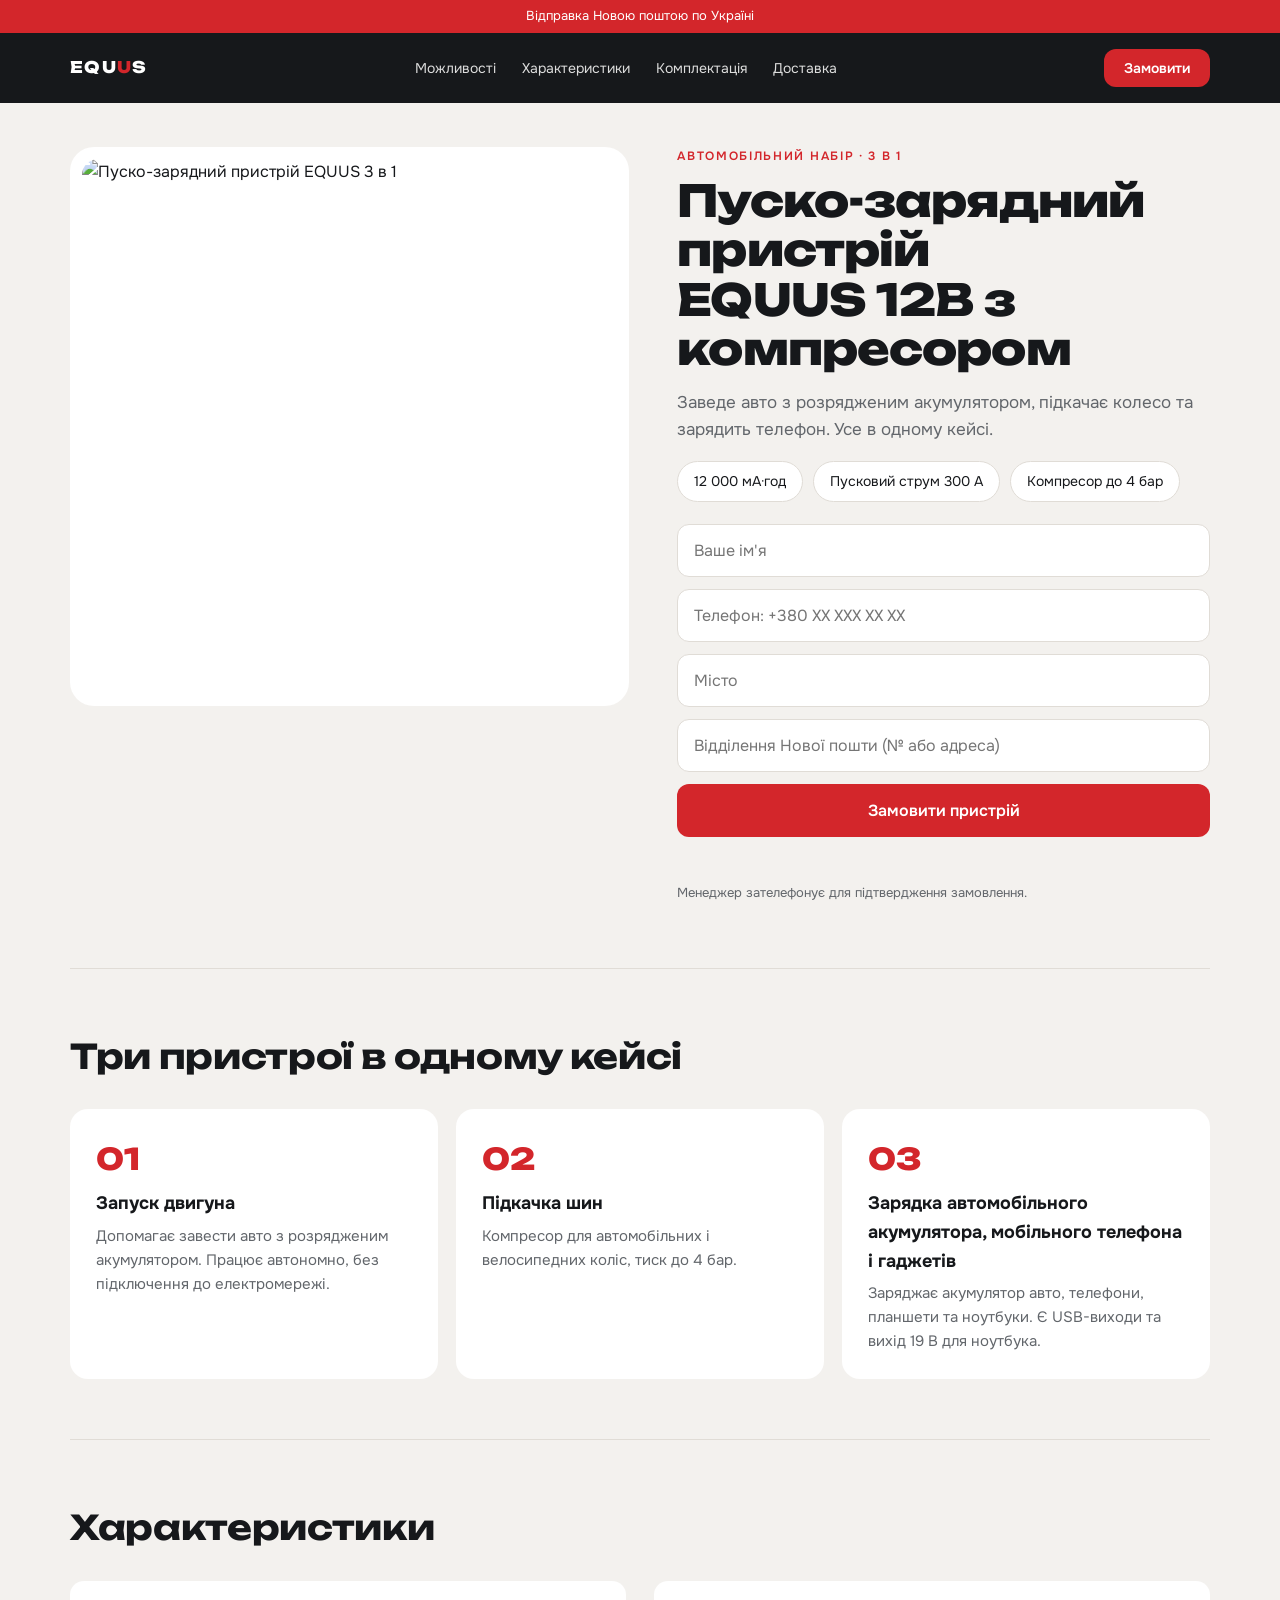
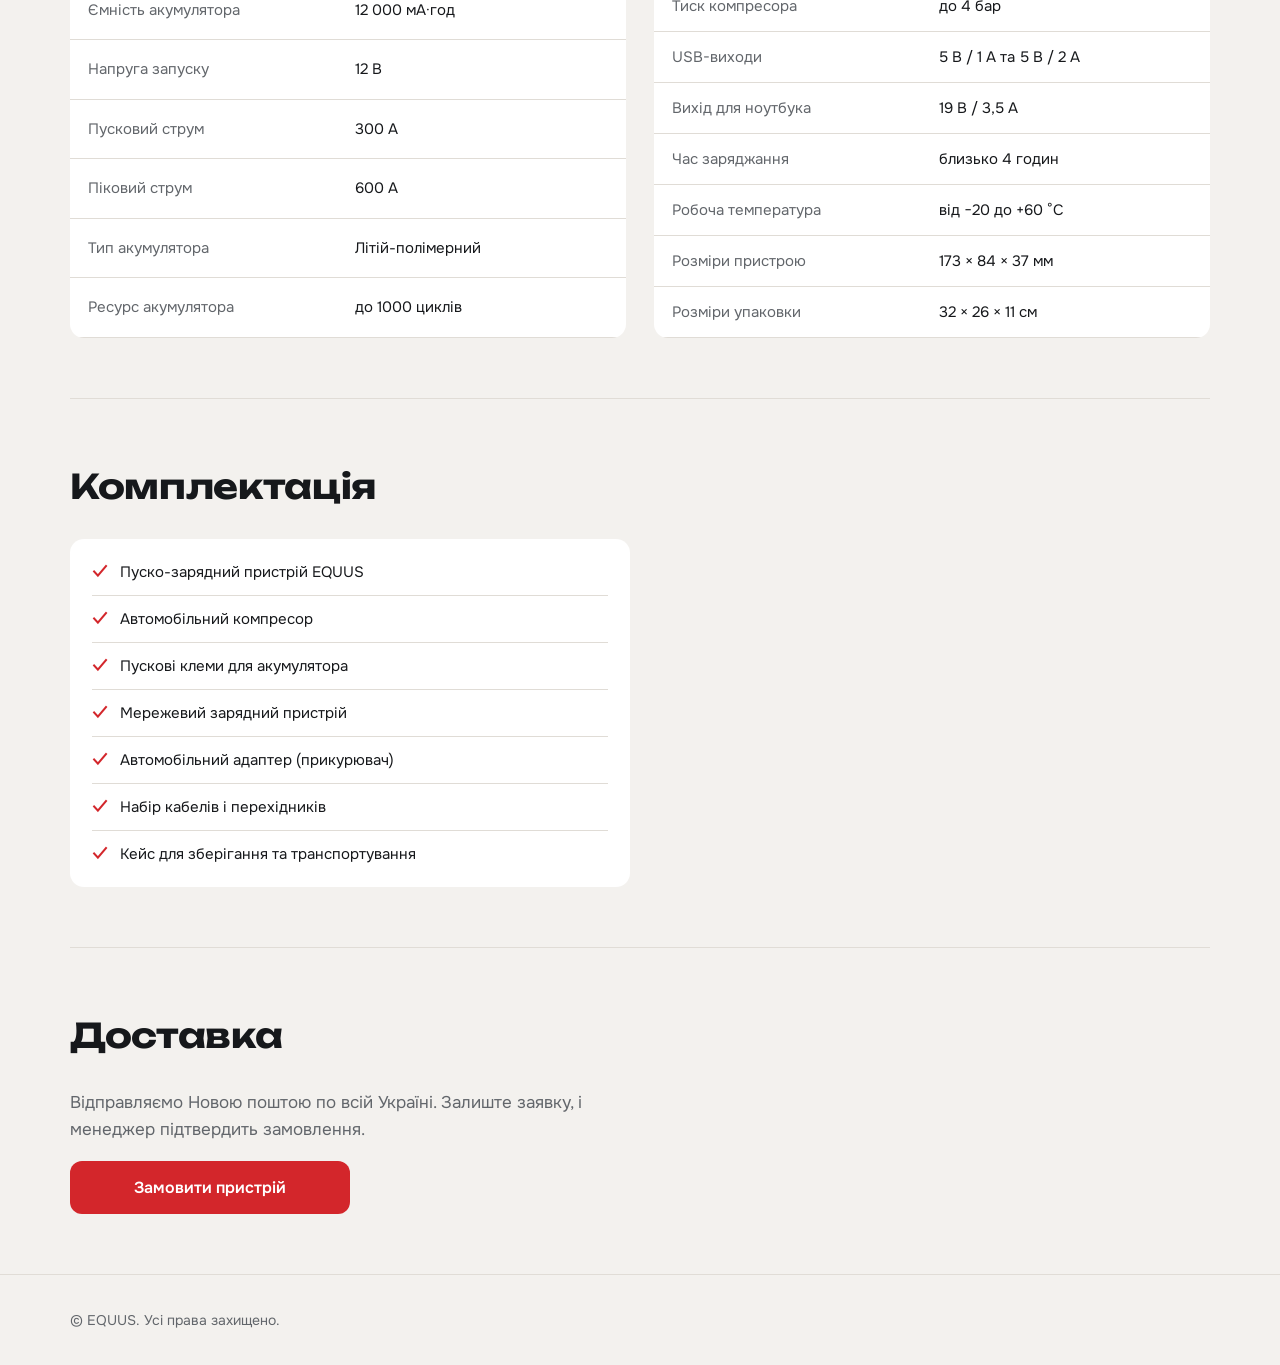
==== index.html @ 340dc0c9 "Add files via upload" ====
<!DOCTYPE html>
<html lang="uk">
<head>
<meta charset="utf-8">
<meta name="viewport" content="width=device-width, initial-scale=1">
<title>Пуско-зарядний пристрій EQUUS 12В з компресором 3 в 1</title>
<meta name="description" content="Запуск двигуна, підкачка коліс і зарядка гаджетів в одному кейсі. Пусковий струм 300 А. Відправка Новою поштою.">
<link rel="stylesheet" href="https://fonts.googleapis.com/css2?family=Unbounded:wght@600;800&family=Onest:wght@400;500;600&display=swap">
<link rel="stylesheet" href="style.css">
</head>
<body>
<div class="top">Відправка Новою поштою по Україні</div>
<header><div class="wrap">
  <div class="logo">EQU<i>U</i>S</div>
  <nav><a href="#features">Можливості</a><a href="#specs">Характеристики</a><a href="#kit">Комплектація</a><a href="#delivery">Доставка</a></nav>
  <a class="btn sm" href="#order">Замовити</a>
</div></header>

<main class="wrap">
<div class="hero">
  <div>
    <div class="stage"><img id="big" alt="Пуско-зарядний пристрій EQUUS 3 в 1"></div>
    <div class="th" id="th"></div>
  </div>
  <div id="order">
    <div class="kicker">Автомобільний набір · 3 в 1</div>
    <h1>Пуско-зарядний пристрій <span class="nw">EQUUS&nbsp;12В</span> з компресором</h1>
    <p class="lead">Заведе авто з розрядженим акумулятором, підкачає колесо та зарядить телефон. Усе в одному кейсі.</p>
    <div class="chips"><span>12 000 мА·год</span><span>Пусковий струм 300 А</span><span>Компресор до 4 бар</span></div>
    <div class="price" id="price" hidden></div>
    <form id="f" novalidate>
      <input name="name" id="name" placeholder="Ваше ім'я" autocomplete="name" required minlength="2">
      <input name="phone" id="phone" type="tel" placeholder="Телефон: +380 XX XXX XX XX" autocomplete="tel" required pattern="^\+?[0-9\s\-()]{10,17}$">
      <input name="city" id="city" placeholder="Місто" autocomplete="address-level2" required minlength="2">
      <input name="branch" id="branch" placeholder="Відділення Нової пошти (№ або адреса)" autocomplete="off" required>
      <input type="text" id="hp" tabindex="-1" autocomplete="off" style="position:absolute;left:-9999px" aria-hidden="true">
      <button class="btn" id="btn" type="submit">Замовити пристрій</button>
      <div id="msg" role="status"></div>
      <p class="note">Менеджер зателефонує для підтвердження замовлення.</p>
    </form>
  </div>
</div>

<section class="sec" id="features">
  <h2>Три пристрої в одному кейсі</h2>
  <div class="grid">
    <div class="card"><span class="num">01</span><b>Запуск двигуна</b><p>Допомагає завести авто з розрядженим акумулятором. Працює автономно, без підключення до електромережі.</p></div>
    <div class="card"><span class="num">02</span><b>Підкачка шин</b><p>Компресор для автомобільних і велосипедних коліс, тиск до 4 бар.</p></div>
    <div class="card"><span class="num">03</span><b>Зарядка автомобільного акумулятора, мобільного телефона і гаджетів</b><p>Заряджає акумулятор авто, телефони, планшети та ноутбуки. Є USB-виходи та вихід 19 В для ноутбука.</p></div>
  </div>
</section>

<section class="sec" id="specs">
  <h2>Характеристики</h2>
  <div class="two">
    <table>
      <tr><td>Ємність акумулятора</td><td>12 000 мА·год</td></tr>
      <tr><td>Напруга запуску</td><td>12 В</td></tr>
      <tr><td>Пусковий струм</td><td>300 А</td></tr>
      <tr><td>Піковий струм</td><td>600 А</td></tr>
      <tr><td>Тип акумулятора</td><td>Літій-полімерний</td></tr>
      <tr><td>Ресурс акумулятора</td><td>до 1000 циклів</td></tr>
    </table>
    <table>
      <tr><td>Тиск компресора</td><td>до 4 бар</td></tr>
      <tr><td>USB-виходи</td><td>5 В / 1 А та 5 В / 2 А</td></tr>
      <tr><td>Вихід для ноутбука</td><td>19 В / 3,5 А</td></tr>
      <tr><td>Час заряджання</td><td>близько 4 годин</td></tr>
      <tr><td>Робоча температура</td><td>від −20 до +60 °C</td></tr>
      <tr><td>Розміри пристрою</td><td>173 × 84 × 37 мм</td></tr>
      <tr><td>Розміри упаковки</td><td>32 × 26 × 11 см</td></tr>
    </table>
  </div>
</section>

<section class="sec" id="kit">
  <h2>Комплектація</h2>
  <ul class="list" style="max-width:560px">
    <li>Пуско-зарядний пристрій EQUUS</li><li>Автомобільний компресор</li><li>Пускові клеми для акумулятора</li><li>Мережевий зарядний пристрій</li><li>Автомобільний адаптер (прикурювач)</li><li>Набір кабелів і перехідників</li><li>Кейс для зберігання та транспортування</li>
  </ul>
</section>

<section class="sec" id="delivery">
  <h2>Доставка</h2>
  <p class="lead" style="max-width:560px">Відправляємо Новою поштою по всій Україні. Залиште заявку, і менеджер підтвердить замовлення.</p>
  <a class="btn" style="max-width:280px" href="#order">Замовити пристрій</a>
</section>
</main>
<footer><div class="wrap">© EQUUS. Усі права захищено.</div></footer>

<script src="js/config.js"></script>
<script src="js/main.js"></script>
</body>
</html>
---- style.css ----
:root{--bg:#f3f1ee;--ink:#16181b;--red:#d3262b;--red2:#a91c20;--mute:#62666b;--line:#e0dcd6;--dark:#16181b}
*{box-sizing:border-box;margin:0}
html{scroll-behavior:smooth}
body{font-family:Onest,system-ui,sans-serif;background:var(--bg);color:var(--ink);line-height:1.6}
.wrap{max-width:1180px;margin:0 auto;padding:0 20px}
.top{background:var(--red);color:#fff;text-align:center;font-size:13px;padding:6px}
header{background:var(--dark);color:#fff}
header .wrap{display:flex;align-items:center;justify-content:space-between;height:70px;gap:16px}
.logo{font-family:Unbounded,sans-serif;font-weight:800;letter-spacing:.08em}
.logo i{color:var(--red);font-style:normal}
nav{display:flex;gap:26px;font-size:14px}
nav a{color:#ddd;text-decoration:none}
.btn{display:inline-block;border:0;cursor:pointer;background:var(--red);color:#fff;font:600 16px Onest,sans-serif;padding:16px 28px;border-radius:12px;text-decoration:none;width:100%;text-align:center}
.btn:hover{background:var(--red2)}
.btn:disabled{opacity:.6;cursor:wait}
.btn.sm{width:auto;padding:10px 20px;font-size:14px}
.hero{display:grid;grid-template-columns:1.05fr 1fr;gap:48px;padding:44px 0 64px;align-items:start}
.stage{background:#fff;border-radius:24px;padding:12px;display:grid;place-items:center;aspect-ratio:1/1;overflow:hidden}
.stage img{width:100%;height:100%;object-fit:contain;border-radius:16px}
.th{display:flex;flex-wrap:wrap;gap:8px;margin-top:12px}
.th button{width:68px;height:68px;border:2px solid transparent;border-radius:12px;background:#fff;padding:3px;cursor:pointer}
.th button[aria-pressed=true]{border-color:var(--red)}
.th img{width:100%;height:100%;object-fit:cover;border-radius:8px;display:block}
.kicker{font-size:12px;letter-spacing:.14em;font-weight:600;color:var(--red);text-transform:uppercase}
h1{font-family:Unbounded,sans-serif;font-weight:800;font-size:clamp(28px,3.6vw,44px);line-height:1.12;letter-spacing:-.02em;margin:10px 0 16px}
.lead{color:var(--mute);font-size:17px;margin-bottom:18px}
.chips{display:flex;flex-wrap:wrap;gap:10px;margin-bottom:22px}
.chips span{border:1px solid var(--line);background:#fff;border-radius:99px;padding:8px 16px;font-size:14px}
.price{font-family:Unbounded,sans-serif;font-weight:800;font-size:44px;margin-bottom:6px}
.price small{font:400 14px Onest;color:var(--mute);margin-left:8px}
form{display:grid;gap:12px;margin-top:14px}
input{width:100%;font:16px Onest,sans-serif;padding:15px 16px;border:1.5px solid var(--line);border-radius:12px;background:#fff}
input:invalid:not(:placeholder-shown){border-color:#b3433f}
input:focus-visible,.btn:focus-visible,.th button:focus-visible{outline:3px solid var(--red);outline-offset:2px}
.note{font-size:13px;color:var(--mute)}
#msg{font-size:15px;min-height:22px;font-weight:600}
#msg.ok{color:#1d7a46}#msg.err{color:#b3433f}
section.sec{padding:60px 0;border-top:1px solid var(--line)}
h2{font-family:Unbounded,sans-serif;font-size:clamp(24px,3vw,34px);margin-bottom:26px;letter-spacing:-.01em}
.grid{display:grid;grid-template-columns:repeat(3,1fr);gap:18px}
.card{background:#fff;border-radius:18px;padding:26px}
.card b{display:block;margin-bottom:6px;font-size:18px}
.card p{color:var(--mute);font-size:15px}
.num{font-family:Unbounded,sans-serif;font-weight:800;color:var(--red);font-size:30px;display:block;margin-bottom:6px}
.two{display:grid;grid-template-columns:1fr 1fr;gap:28px}
table{width:100%;border-collapse:collapse;background:#fff;border-radius:14px;overflow:hidden}
td{padding:13px 18px;border-bottom:1px solid var(--line);font-size:15px}td:first-child{color:var(--mute);width:48%}
ul.list{list-style:none;padding:0;background:#fff;border-radius:14px;padding:10px 22px}
ul.list li{padding:11px 0 11px 28px;border-bottom:1px solid var(--line);position:relative;font-size:15px}
ul.list li:last-child{border:0}
ul.list li:before{content:"✓";position:absolute;left:0;color:var(--red);font-weight:700}
footer{padding:34px 0;color:var(--mute);font-size:14px;border-top:1px solid var(--line)}
@media(max-width:860px){.hero,.two{grid-template-columns:1fr;gap:28px}.grid{grid-template-columns:1fr}nav{display:none}}

/* Сторінка подяки */
.thanks{min-height:60vh;display:grid;place-items:center;text-align:center;padding:64px 0}
.thanks .ok-icon{width:84px;height:84px;border-radius:50%;background:var(--red);color:#fff;display:grid;place-items:center;font-size:44px;margin:0 auto 24px}
.thanks h1{margin:0 0 14px}
.thanks p{color:var(--mute);font-size:18px;max-width:520px;margin:0 auto 28px}
.thanks .btn{max-width:260px}

.nw{white-space:nowrap}
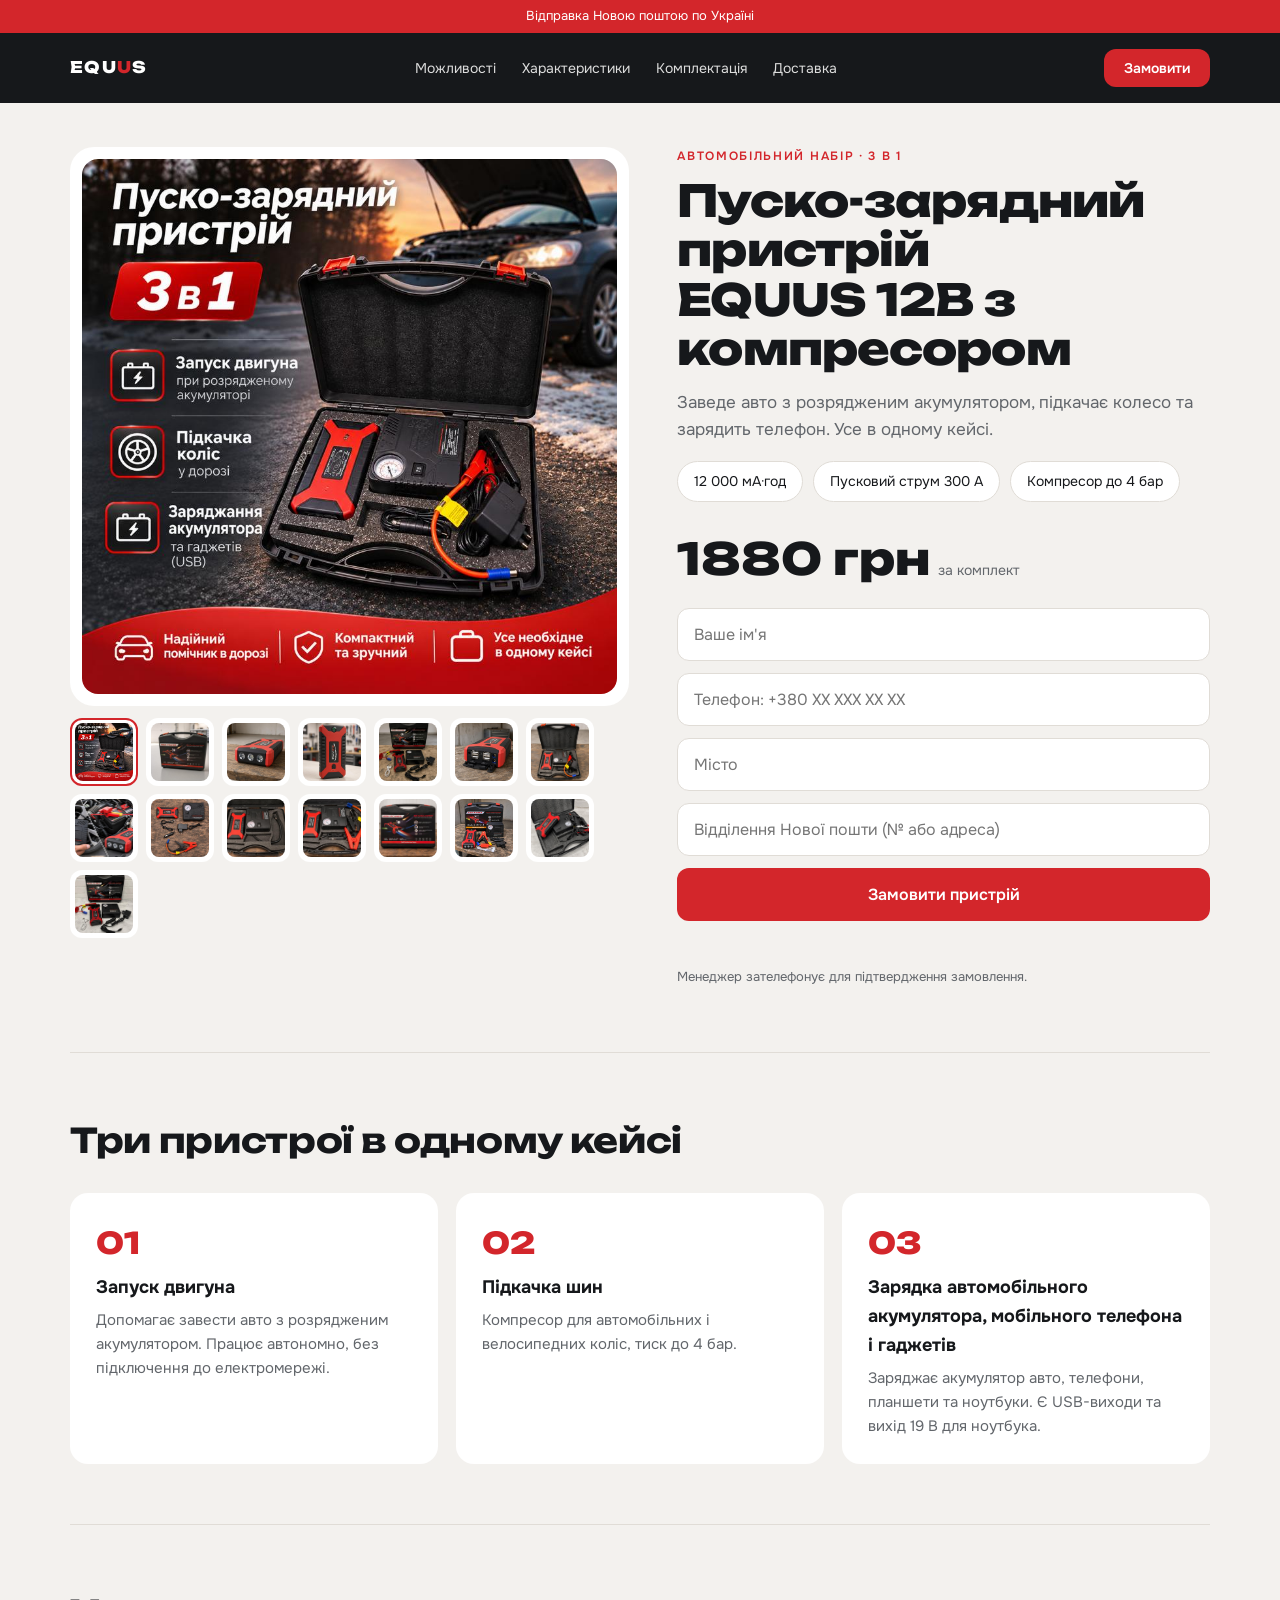
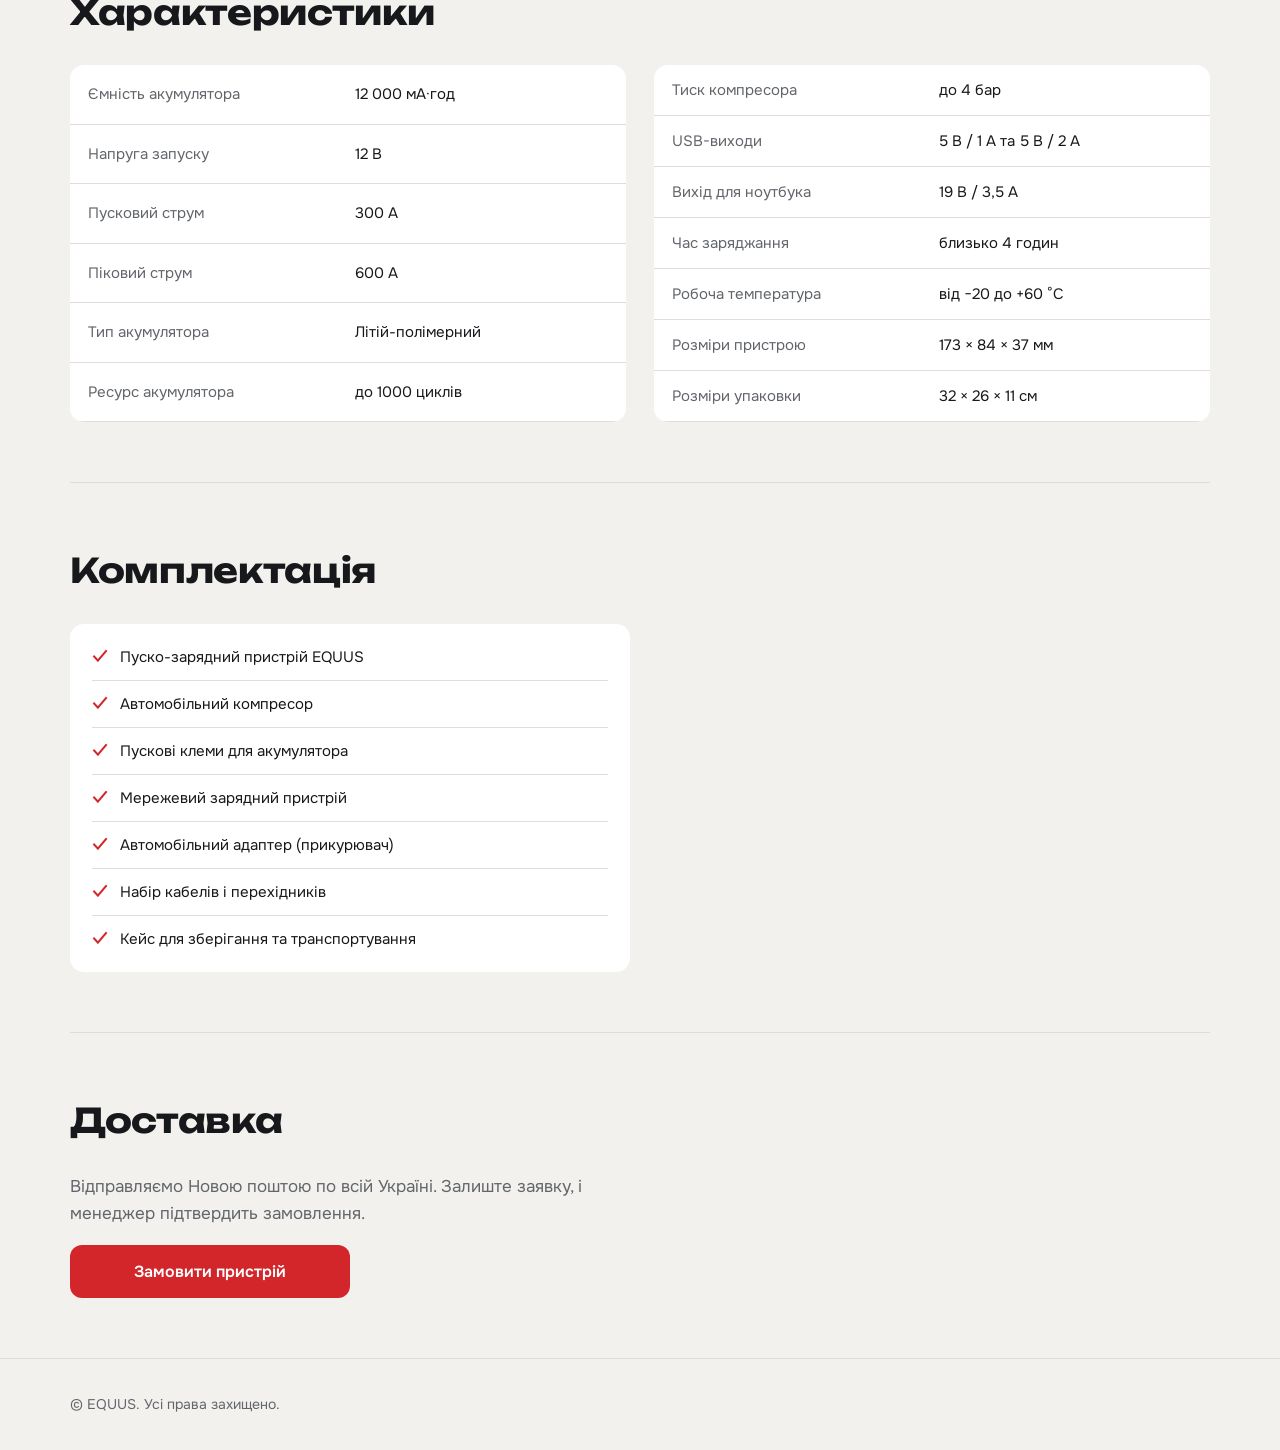
==== commit 8a6f409a: "Add files via upload" ====
--- a/index.html
+++ b/index.html
@@ -6,7 +6,7 @@
 <title>Пуско-зарядний пристрій EQUUS 12В з компресором 3 в 1</title>
 <meta name="description" content="Запуск двигуна, підкачка коліс і зарядка гаджетів в одному кейсі. Пусковий струм 300 А. Відправка Новою поштою.">
 <link rel="stylesheet" href="https://fonts.googleapis.com/css2?family=Unbounded:wght@600;800&family=Onest:wght@400;500;600&display=swap">
-<link rel="stylesheet" href="style.css">
+<link rel="stylesheet" href="style.css?v=2">
 </head>
 <body>
 <div class="top">Відправка Новою поштою по Україні</div>
@@ -88,7 +88,8 @@
 </main>
 <footer><div class="wrap">© EQUUS. Усі права захищено.</div></footer>
 
-<script src="js/config.js"></script>
-<script src="js/main.js"></script>
+<script src="js/config.js?v=2"></script>
+<script src="js/pixel.js?v=2"></script>
+<script src="js/main.js?v=2"></script>
 </body>
 </html>
